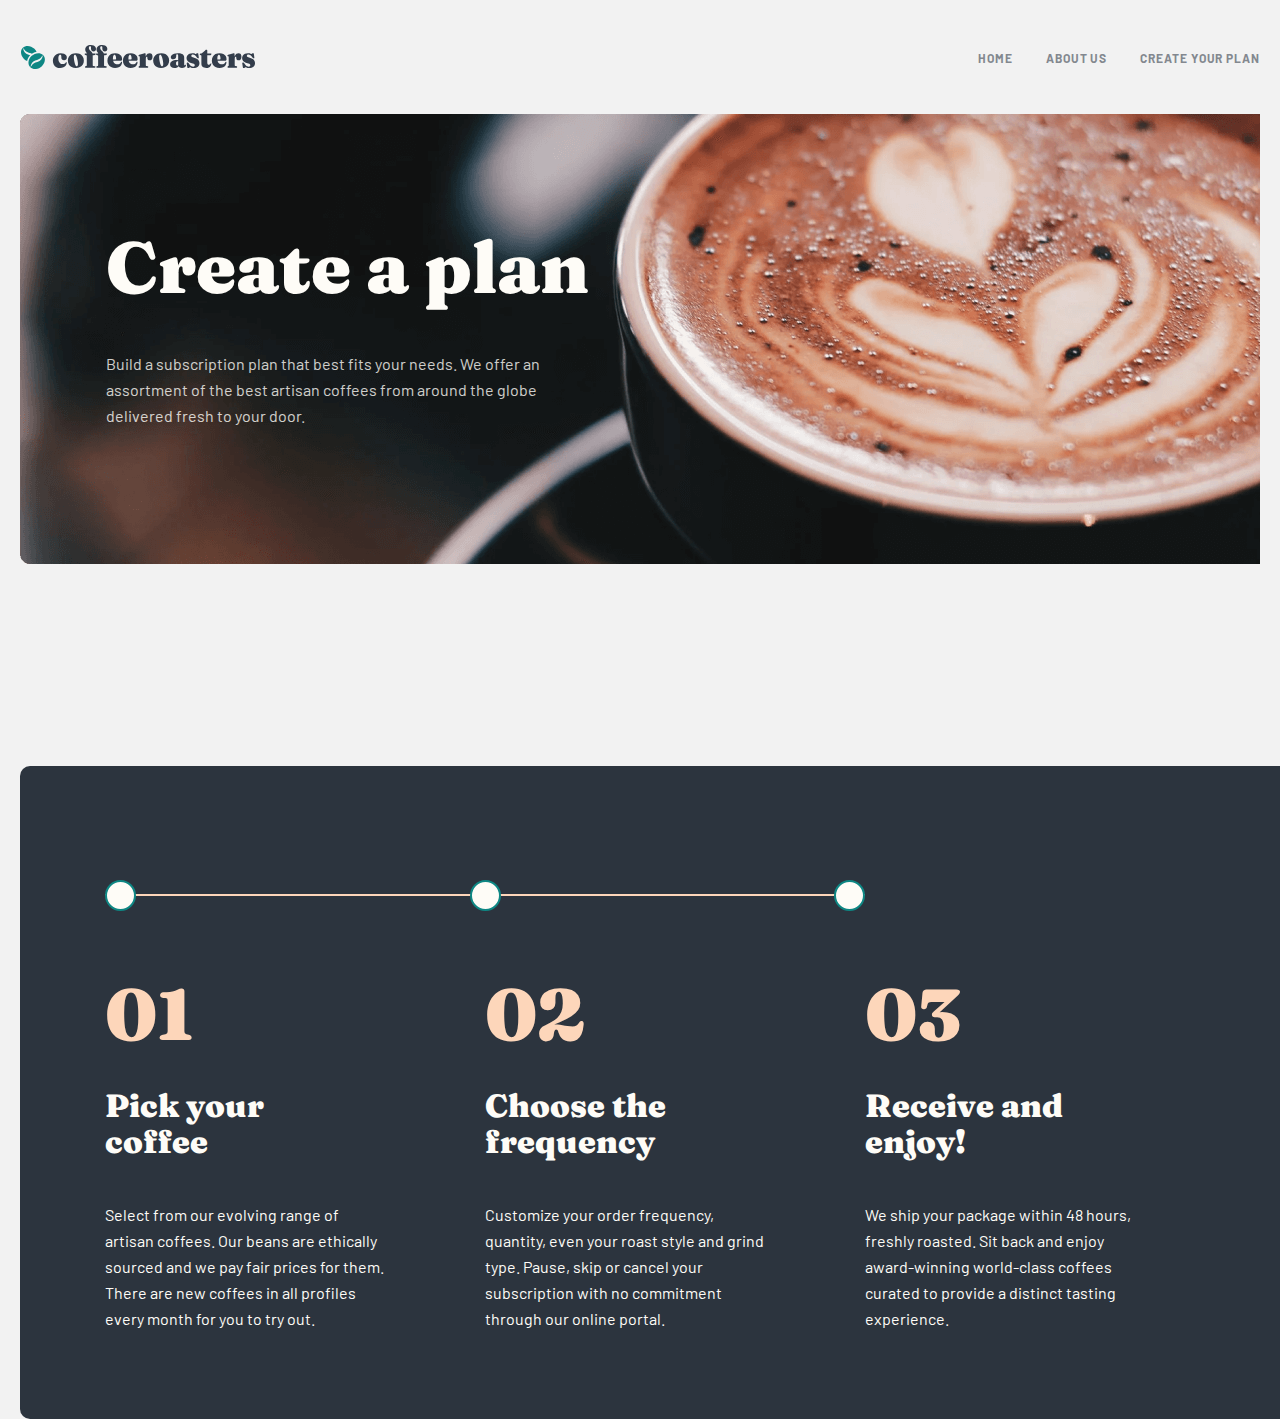
==== create.html @ 6bda9eac "internal commit" ====
<!DOCTYPE html>
<html lang="en">
  <head>
    <meta charset="UTF-8" />
    <meta http-equiv="X-UA-Compatible" content="IE=edge" />
    <meta name="viewport" content="width=device-width, initial-scale=1.0" />
    <!-- normalize css  -->
    <link rel="stylesheet" href="./style.css/normalize.css" />
    <!-- main css  -->
    <link rel="stylesheet" href="./style.css/main.css" />
    <title>Create your plan</title>
  </head>
  <body>
    <header class="site-header">
      <div class="container">
        <div class="site-header__wrapper">
          <a class="site-header__logo-link" href="./index.html">
            <img
              class="site-header__logo-img"
              src="./img/header.logo.svg"
              alt="coffeeroasters logo the color is white"
              width="236"
              height="26"
            />
            <ul class="site-header__list">
              <li class="site-header__item">
                <a class="site-header__link" href="./index.html">HOME </a>
              </li>
              <li class="site-header__item">
                <a class="site-header__link" href="./about.html">ABOUT US </a>
              </li>
              <li class="site-header__item">
                <a class="site-header__link" href="./create.html"
                  >Create your plan</a
                >
              </li>
            </ul>
          </a>
        </div>
      </div>
    </header>
    <!-- site main  -->
    <main class="site-main">
      <section class="hero-section">
        <div class="container">
          <div class="create-hero__wrapper">
            <div class="hero__content">
              <h1 class="hero__title">Create a plan</h1>
              <div class="hero__text-wrapper">
                <p class="hero__text">
                  Build a subscription plan that best fits your needs. We offer
                  an assortment of the best artisan coffees from around the
                  globe delivered fresh to your door.
                </p>
              </div>
            </div>
          </div>
        </div>
      </section>
      <section class="number-section">
        <div class="container">
          <div class="number__wrapper">
            <div class="service__span-wrapper">
              <span></span>
              <span></span>
              <span></span>
            </div>
            <ul class="service__list">
              <li class="service__item">
                <strong class="service__strong">01</strong>
                <div class="service__item-title-wrapper">
                  <h2 class="service__item-title number--title">
                    Pick your coffee
                  </h2>
                </div>
                <p class="service__item-text number--text">
                  Select from our evolving range of artisan coffees. Our beans
                  are ethically sourced and we pay fair prices for them. There
                  are new coffees in all profiles every month for you to try
                  out.
                </p>
              </li>
              <li class="service__item">
                <strong class="service__strong">02</strong>
                <div class="service__item-title-wrapper">
                  <h2 class="service__item-title number--title">
                    Choose the frequency
                  </h2>
                </div>
                <p class="service__item-text number--text">
                  Customize your order frequency, quantity, even your roast
                  style and grind type. Pause, skip or cancel your subscription
                  with no commitment through our online portal.
                </p>
              </li>
              <li class="service__item">
                <strong class="service__strong">03</strong>
                <div class="service__item-title-wrapper">
                  <h2 class="service__item-title number--title">
                    Receive and enjoy!
                  </h2>
                </div>
                <p class="service__item-text number--text">
                  We ship your package within 48 hours, freshly roasted. Sit
                  back and enjoy award-winning world-class coffees curated to
                  provide a distinct tasting experience.
                </p>
              </li>
            </ul>
          </div>
        </div>
      </section>
      <section class="coffee-section">
        <div class="container">
          <div class="coffee__wrapper">
            <ul class="coffee__list">
              <li class="coffee__item">
                <a class="coffee__item-link" href="#"></a>
              </li>
            </ul>
          </div>
        </div>
      </section>
    </main>
  </body>
</html>
---- style.css/main.css ----
@font-face {
  font-family: "Fraunces";
  font-style: normal;
  font-weight: 900;
  src: local(""), url("../fonts/fraunces-v24-latin-900.woff2") format("woff2"),
    url("../fonts/fraunces-v24-latin-900.woff") format("woff");
  font-display: swap;
}
@font-face {
  font-family: "Barlow";
  font-style: normal;
  font-weight: 400;
  src: local(""), url("../fonts/barlow-v12-latin-regular.woff2") format("woff2"),
    url("../fonts/barlow-v12-latin-regular.woff") format("woff");
  font-display: swap;
}
@font-face {
  font-family: "Barlow";
  font-style: normal;
  font-weight: 700;
  src: local(""), url("../fonts/barlow-v12-latin-700.woff2") format("woff2"),
    url("../fonts/barlow-v12-latin-700.woff") format("woff");
  font-display: swap;
}

* {
  box-sizing: border-box;
  padding: 0;
  margin: 0;
}

ul {
  list-style: none;
}

a {
  text-decoration: none;
}

.container {
  max-width: 1320px;
  width: 100%;
  padding: 0 20px;
  margin: 0 auto;
}

body {
  font-family: "Barlow", sans-serif;
  background-color: #f2f2f2;
}

/* site header style  */

.site-header {
  padding: 44px 0;
}

.site-header__wrapper {
  display: flex;
  align-items: center;
  justify-content: space-between;
}

.site-header__logo-img {
  display: flex;
}

.site-header__list {
  display: flex;
  align-items: center;
}

.site-header__item + .site-header__item {
  margin-left: 33px;
}

.site-header__link {
  font-style: normal;
  font-weight: 700;
  font-size: 12px;
  line-height: 15px;

  letter-spacing: 0.923077px;
  text-transform: uppercase;

  color: #83888f;
}

.site-header__link:hover {
  color: #333d4b;
}

/* main style  */

/* hero section style  */

.hero-section {
  padding: 0 0 0px 0;
}

.hero__wrapper {
  background-image: url("../img/hero-bi.png");
  background-repeat: no-repeat;
  width: 100%;
  border-radius: 8px;
}

.hero__content {
  width: 577px;
  padding: 69px 0 116px 86px;
}

.hero__title {
  font-family: "Fraunces", serif;
  font-style: normal;
  font-weight: 900;
  font-size: 72px;
  line-height: 72px;

  color: #fefcf7;
}

.hero__text-wrapper {
  width: 444px;
}

.hero__text {
  font-style: normal;
  font-weight: 400;
  font-size: 16px;
  line-height: 26px;
  margin-bottom: 56px;
  color: #fefcf7;

  mix-blend-mode: normal;
  opacity: 0.8;
}

.hero__link {
  font-family: "Fraunces 9", serif;
  font-style: normal;
  font-weight: 900;
  font-size: 18px;
  line-height: 25px;
  padding: 15px 31px;
  background: #0e8784;
  border-radius: 6px;
  display: inline-block;
  transition: all 0.4s ease;

  color: #fefcf7;
}

.hero__link:hover {
  background: #66d2cf;
}

.hero__link:active {
  background: #e2dedb;
}

/* type section style  */

.type-section {
  padding: 0 0 188px 0;
}

.type__wrapper {
  width: 1111px;
  margin: 0 auto;
}

.type__list {
  padding-top: 136px;
  display: flex;
  align-items: center;
  background-image: url("../img/type-bi-img.png");
  background-repeat: no-repeat;
  background-position-y: top;
}

.type__item + .type__item {
  margin-left: 30px;
}

.type__item-wrapper {
  text-align: center;
  width: 246px;
}

.type__image {
  display: flex;
  margin-bottom: 71px;
}

.type__item-title {
  font-family: "Fraunces", serif;
  font-style: normal;
  font-weight: 900;
  font-size: 24px;
  line-height: 32px;
  margin-bottom: 24px;
  color: #333d4b;
}

.type__item-text {
  font-style: normal;
  font-weight: 400;
  font-size: 16px;
  line-height: 26px;

  color: #333d4b;
}

/* info section style  */

.info__wrapper {
  width: 1280px;
  height: 577px;
  background-color: #2c343e;
  border-radius: 10px;
  margin-bottom: 351px;
}

.info__title-wrapper {
  width: 540px;
  margin: 0 auto;
  text-align: center;
}

.info__title {
  font-family: "Fraunces", serif;
  font-style: normal;
  font-weight: 900;
  font-size: 40px;
  line-height: 48px;
  padding-top: 112px;
  padding-bottom: 32px;
  color: #fefcf7;
}

.info__text {
  font-style: normal;
  font-weight: 400;
  font-size: 16px;
  line-height: 26px;
  padding-bottom: 86px;
  color: #fefcf7;

  opacity: 0.8;
}

.info__list-wrapper {
  width: 1110px;
  margin: 0 auto;
}

.info__list {
  display: flex;
  align-items: center;
}

.info__item {
  position: relative;
  width: 350px;
  background-color: #0e8784;
  border-radius: 8px;
  padding: 0 48px 48px 47px;
  height: 382px;
  margin-left: 30px;
}

.info__item:nth-child(1) {
  margin-left: 0;
}

.info__item-wrapper {
  position: absolute;
  width: 255px;
  text-align: center;
}

.info__item-img {
  position: absolute;
  top: 72px;
  left: 89px;
}

.info__item-title {
  padding-top: 200px;
  font-family: "Fraunces", serif;
  font-style: normal;
  font-weight: 900;
  font-size: 24px;
  line-height: 32px;
  margin-bottom: 24px;
  color: #fefcf7;
}

.info__item-text {
  font-style: normal;
  font-weight: 400;
  font-size: 16px;
  line-height: 26px;

  color: #fefcf7;
}

/* service section style  */

.service-section {
  margin-bottom: 200px;
}

.service__wrapper {
  width: 1045px;
  margin-left: 85px;
}

.service__title {
  font-family: "Fraunces", serif;
  font-style: normal;
  font-weight: 900;
  font-size: 24px;
  line-height: 32px;
  margin-bottom: 95px;

  color: #83888f;
}

.service__span-wrapper {
  width: 760px;
  height: 2px;
  display: flex;
  align-items: center;
  justify-content: space-between;
  background-color: #fdd6ba;
}

.service__span-wrapper span {
  background: #fefcf7;
  border: 2px solid #0e8784;
  display: block;
  width: 31px;
  height: 31px;
  border-radius: 50%;
}

.service__list {
  display: flex;
  align-items: center;
  margin-top: 82px;
}

.service__item {
  width: 285px;
  margin-left: 95px;
}

.service__item:nth-child(1) {
  margin-left: 0;
}

.service__strong {
  font-family: "Fraunces", serif;
  font-style: normal;
  font-weight: 900;
  font-size: 72px;
  line-height: 72px;
  color: #fdd6ba;
}

.service__item-title-wrapper {
  width: 200px;
  margin-top: 38px;
  margin-bottom: 42px;
}

.service__item-title {
  font-family: "Fraunces", serif;
  font-style: normal;
  font-weight: 900;
  font-size: 32px;
  line-height: 36px;

  color: #333d4b;
}

.service__item-text {
  font-style: normal;
  font-weight: 400;
  font-size: 16px;
  line-height: 26px;
  margin-bottom: 64px;
  color: #333d4b;
}

.service__link {
  font-family: "Fraunces 9", serif;
  font-style: normal;
  font-weight: 900;
  font-size: 18px;
  line-height: 25px;
  padding: 15px 31px;
  background: #0e8784;
  border-radius: 6px;
  display: inline-block;
  transition: all 0.4s ease;

  color: #fefcf7;
}

.service__link:hover {
  background: #66d2cf;
}

.service__link:active {
  background: #e2dedb;
}

/* site footer style  */

.site-footer {
  background-color: #2c343e;
  padding: 47px 0;
}

.footer__wrapper {
  width: 1070px;
  margin-left: 85px;
  display: flex;
  align-items: center;
}

.footer__logo-img {
  display: flex;
}

.footer__list {
  display: flex;
  align-items: center;
  margin-left: 103px;
}

.footer__item + .footer__item {
  margin-left: 33px;
}

.footer__item-link {
  font-style: normal;
  font-weight: 700;
  font-size: 12px;
  line-height: 15px;

  letter-spacing: 0.923077px;
  text-transform: uppercase;

  color: #83888f;
}

.footer__item-link:hover {
  color: #fefcf7;
}

.footer__icon-list {
  display: flex;
  align-items: center;
  margin-left: 326px;
}

.footer__icon-item + .footer__icon-item {
  margin-left: 24px;
}

.footer__icon-svg:hover path {
  fill: #fdd6ba;
}

/* ABOUT HTML STYLE  */

/* about hero style  */

.about__hero-wrapper {
  background-image: url("../img/about-hero-bi.png");
  background-repeat: no-repeat;
}

.feature-section {
  padding-top: 52px;
  padding-bottom: 168px;
}

.feature__wrapper {
  width: 1110px;
  display: flex;
  align-items: center;
  flex-direction: row-reverse;
  margin-left: 85px;
}

.feature__title-wrapper {
  width: 539px;
  margin-left: 125px;
}

.feature__title {
  font-family: "Fraunces", serif;
  font-style: normal;
  font-weight: 900;
  font-size: 40px;
  line-height: 48px;
  margin-bottom: 32px;
  color: #333d4b;
}

.feature__text {
  font-style: normal;
  font-weight: 400;
  font-size: 16px;
  line-height: 26px;

  color: #333d4b;

  mix-blend-mode: normal;
  opacity: 0.8;
}

.quality-section {
  padding-bottom: 168px;
}

.quality__wrapper {
  position: relative;
  width: 1280px;
  display: flex;
  align-items: center;
  background-color: #2c343e;
  border-radius: 10px;
  padding: 88px 85px;
  margin-top: 90px;
}

.quality__title-wrapper {
  width: 540px;
  padding-bottom: 93px;
}

.quality__title {
  font-family: "Fraunces", serif;
  font-style: normal;
  font-weight: 900;
  font-size: 40px;
  line-height: 48px;
  margin-bottom: 32px;

  color: #fefcf7;
}

.quality__text {
  font-style: normal;
  font-weight: 400;
  font-size: 16px;
  line-height: 26px;

  color: #fefcf7;

  opacity: 0.8;
}

.quality__img {
  position: absolute;
  margin-left: 125px;
  right: 85px;
  bottom: 94px;
}

/* export section style  */

.export-section {
  margin-bottom: 168px;
}

.export__wrapper {
  width: 1045px;
  margin-left: 85px;
}

.export__title {
  font-family: "Fraunces", serif;
  font-style: normal;
  font-weight: 900;
  font-size: 24px;
  line-height: 32px;
  margin-bottom: 72px;

  color: #83888f;
}

.export__list {
  display: flex;
  align-items: center;
}

.export__item {
  width: 271px;
  margin-left: 108px;
}

.export__item:nth-child(1) {
  margin-left: 0;
}

.export__item-img {
  display: flex;
  margin-bottom: 44px;
}

.export__item-title {
  font-family: "Fraunces", serif;
  font-style: normal;
  font-weight: 900;
  font-size: 32px;
  line-height: 36px;
  margin-bottom: 24px;

  color: #333d4b;
}

.export__item-text-wrapper {
  width: 140px;
}

.export__item-text {
  font-style: normal;
  font-weight: 400;
  font-size: 16px;
  line-height: 26px;

  color: #333d4b;
}

/* CREATE HTML STYLE  */

.create-hero__wrapper {
  background-image: url("../img/create-hero-bi.png");
  background-repeat: no-repeat;
  padding-bottom: 165px;
}

.number__wrapper {
  background: #2c343e;
  border-radius: 10px;
  width: 1280px;
  height: 653px;
  padding: 128px 0 90px 85px;
}

.number--title {
  color: #fefcf7;
}

.number--text {
  color: #fefcf7;
}
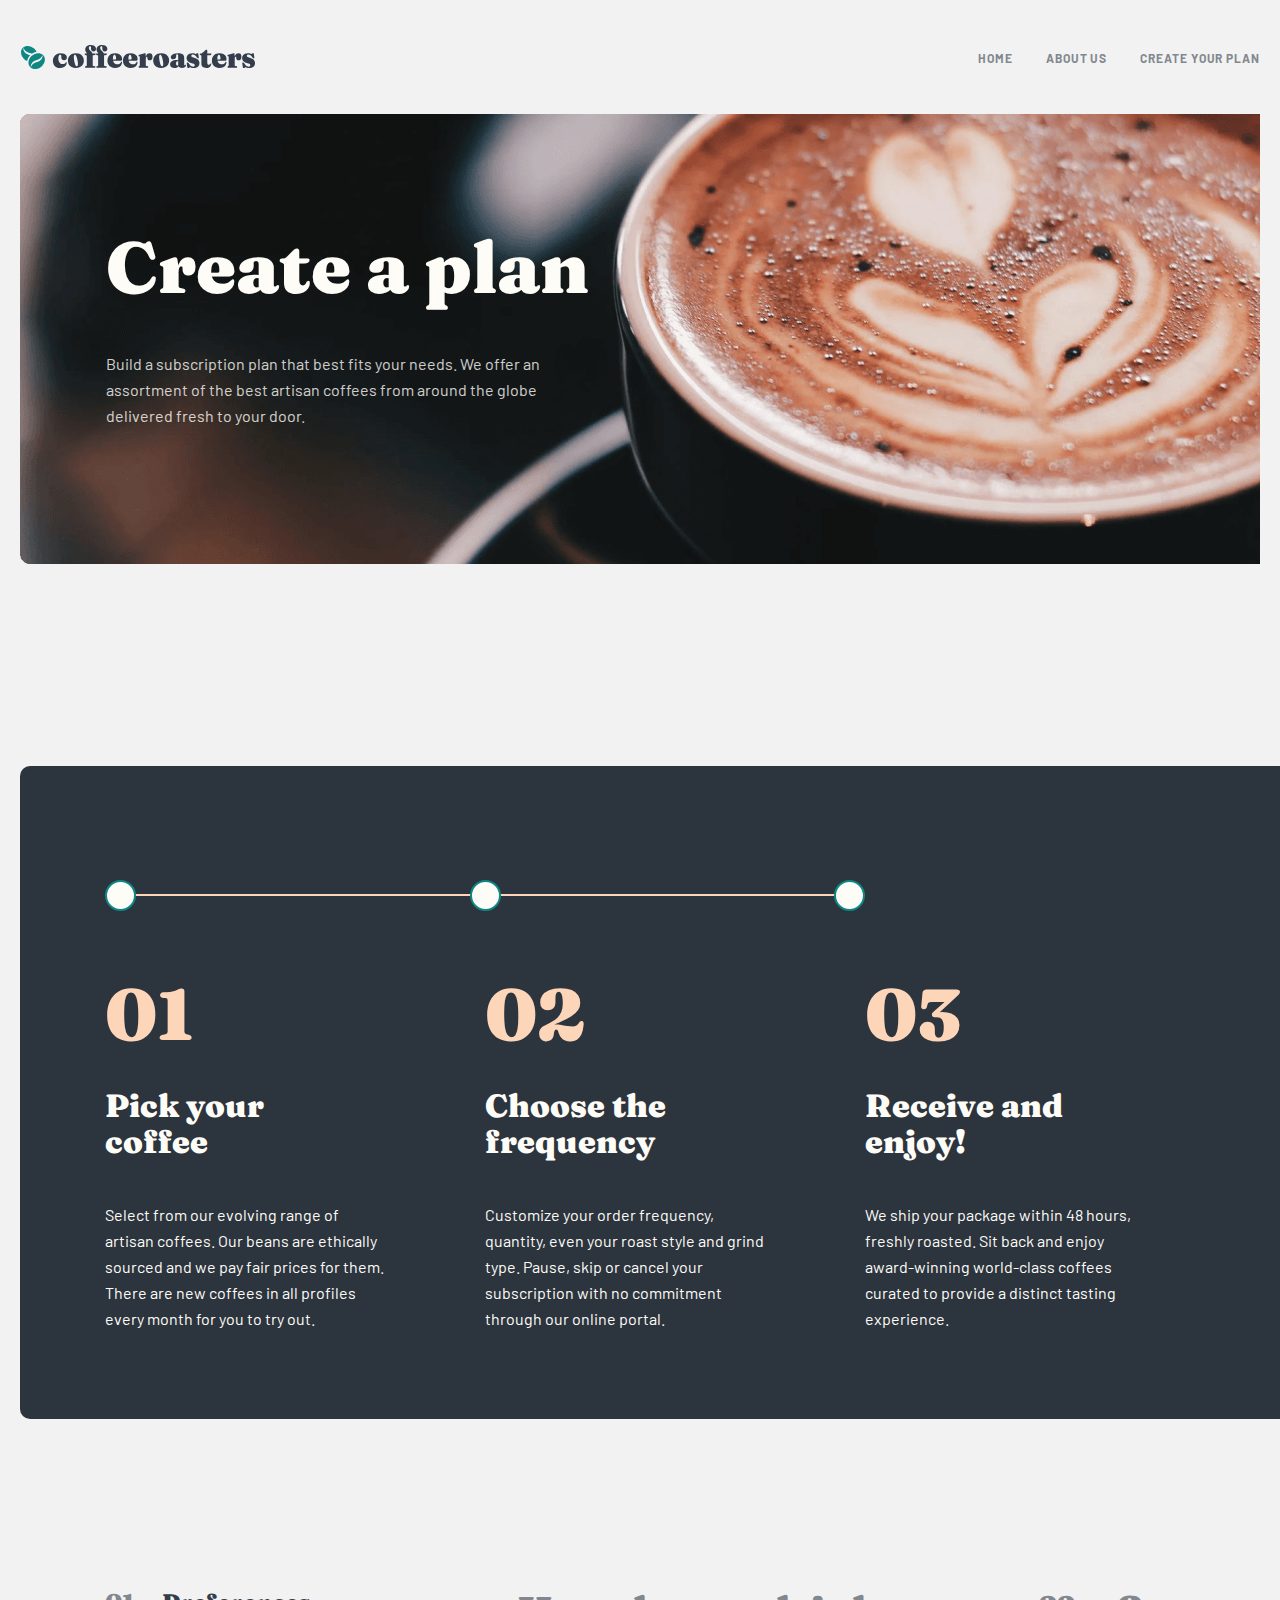
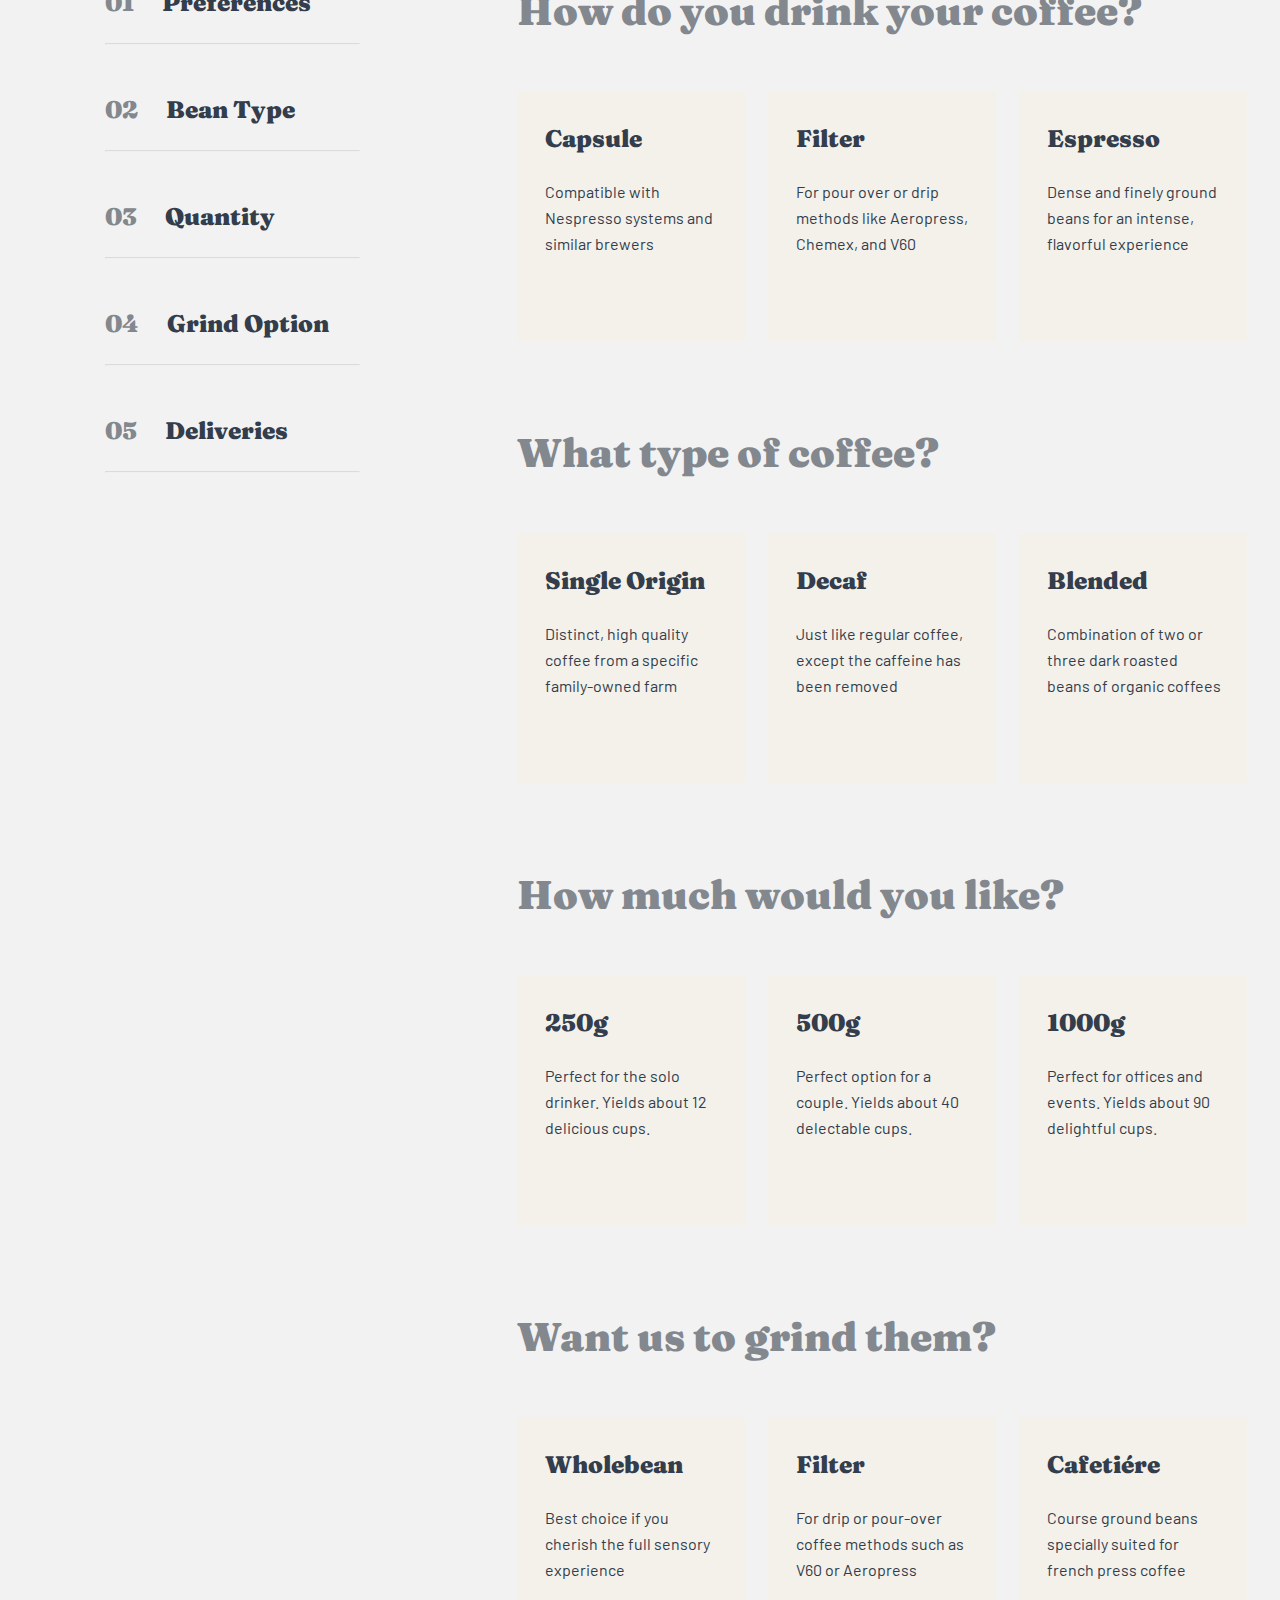
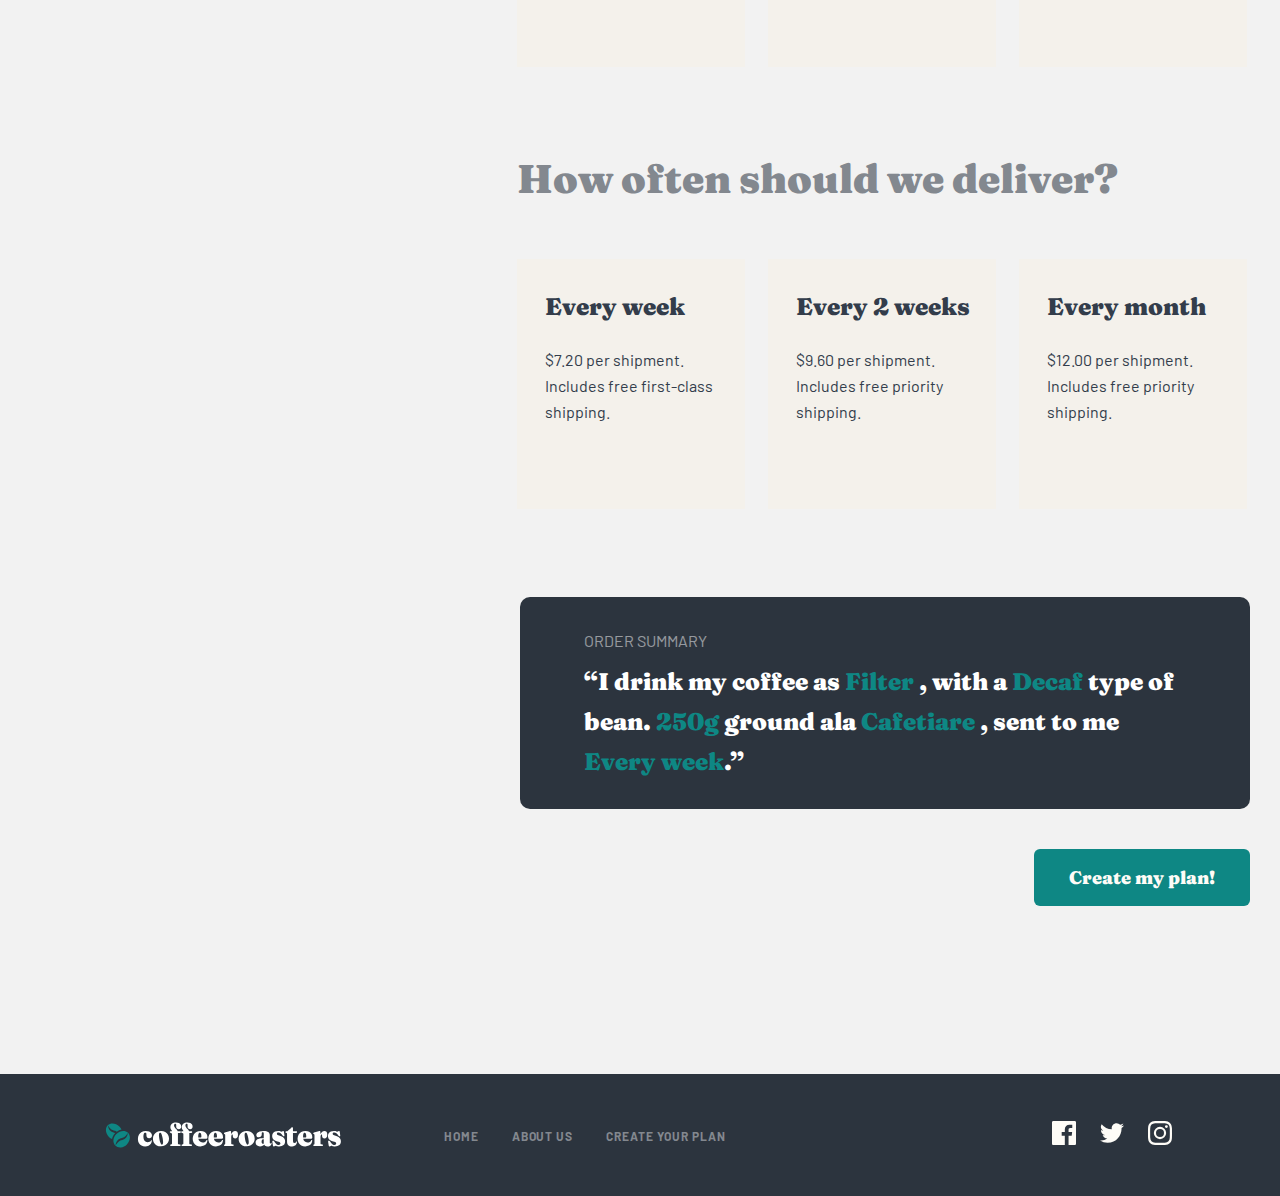
==== commit 2cd30a46: "added new file which called create.html and given style for create.html" ====
--- a/create.html
+++ b/create.html
@@ -115,12 +115,304 @@
           <div class="coffee__wrapper">
             <ul class="coffee__list">
               <li class="coffee__item">
-                <a class="coffee__item-link" href="#"></a>
+                <a class="coffee__item-link" href="#"
+                  ><span class="coffee_item-span">01</span>Preferences</a
+                >
+                <hr class="coffee__item-line" />
+              </li>
+              <li class="coffee__item">
+                <a class="coffee__item-link" href="#"
+                  ><span class="coffee_item-span">02</span>Bean Type</a
+                >
+                <hr class="coffee__item-line" />
+              </li>
+              <li class="coffee__item">
+                <a class="coffee__item-link" href="#"
+                  ><span class="coffee_item-span">03</span>Quantity</a
+                >
+                <hr class="coffee__item-line" />
+              </li>
+              <li class="coffee__item">
+                <a class="coffee__item-link" href="#"
+                  ><span class="coffee_item-span">04</span>Grind Option</a
+                >
+                <hr class="coffee__item-line" />
+              </li>
+              <li class="coffee__item">
+                <a class="coffee__item-link" href="#"
+                  ><span class="coffee_item-span">05</span>Deliveries</a
+                >
+                <hr class="coffee__item-line" />
               </li>
             </ul>
+            <ul class="coffee__list-type taste">
+              <li class="taste__item">
+                <div class="taste__item-wrapper">
+                  <h2 class="taste__item-title">
+                    How do you drink your coffee?
+                  </h2>
+                  <ul class="taste__list">
+                    <li class="taste__item-inner">
+                      <a class="taste__item-link" href="#link">
+                        <h3 class="taste__item-subtitle">Capsule</h3>
+                        <p class="taste__item-text">
+                          Compatible with Nespresso systems and similar brewers
+                        </p>
+                      </a>
+                    </li>
+                    <li class="taste__item-inner">
+                      <a class="taste__item-link" href="#link">
+                        <h3 class="taste__item-subtitle">Filter</h3>
+                        <p class="taste__item-text">
+                          For pour over or drip methods like Aeropress, Chemex,
+                          and V60
+                        </p>
+                      </a>
+                    </li>
+                    <li class="taste__item-inner">
+                      <a class="taste__item-link" href="#link">
+                        <h3 class="taste__item-subtitle">Espresso</h3>
+                        <p class="taste__item-text">
+                          Dense and finely ground beans for an intense,
+                          flavorful experience
+                        </p>
+                      </a>
+                    </li>
+                  </ul>
+                </div>
+              </li>
+              <li class="taste__item">
+                <div class="taste__item-wrapper">
+                  <h2 class="taste__item-title">What type of coffee?</h2>
+                  <ul class="taste__list">
+                    <li class="taste__item-inner">
+                      <a class="taste__item-link" href="#link">
+                        <h3 class="taste__item-subtitle">Single Origin</h3>
+                        <p class="taste__item-text">
+                          Distinct, high quality coffee from a specific
+                          family-owned farm
+                        </p>
+                      </a>
+                    </li>
+                    <li class="taste__item-inner">
+                      <a class="taste__item-link" href="#link">
+                        <h3 class="taste__item-subtitle">Decaf</h3>
+                        <p class="taste__item-text">
+                          Just like regular coffee, except the caffeine has been
+                          removed
+                        </p>
+                      </a>
+                    </li>
+                    <li class="taste__item-inner">
+                      <a class="taste__item-link" href="#link">
+                        <h3 class="taste__item-subtitle">Blended</h3>
+                        <p class="taste__item-text">
+                          Combination of two or three dark roasted beans of
+                          organic coffees
+                        </p>
+                      </a>
+                    </li>
+                  </ul>
+                </div>
+              </li>
+              <li class="taste__item">
+                <div class="taste__item-wrapper">
+                  <h2 class="taste__item-title">How much would you like?</h2>
+                  <ul class="taste__list">
+                    <li class="taste__item-inner">
+                      <a class="taste__item-link" href="#link">
+                        <h3 class="taste__item-subtitle">250g</h3>
+                        <p class="taste__item-text">
+                          Perfect for the solo drinker. Yields about 12
+                          delicious cups.
+                        </p>
+                      </a>
+                    </li>
+                    <li class="taste__item-inner">
+                      <a class="taste__item-link" href="#link">
+                        <h3 class="taste__item-subtitle">500g</h3>
+                        <p class="taste__item-text">
+                          Perfect option for a couple. Yields about 40
+                          delectable cups.
+                        </p>
+                      </a>
+                    </li>
+                    <li class="taste__item-inner">
+                      <a class="taste__item-link" href="#link">
+                        <h3 class="taste__item-subtitle">1000g</h3>
+                        <p class="taste__item-text">
+                          Perfect for offices and events. Yields about 90
+                          delightful cups.
+                        </p>
+                      </a>
+                    </li>
+                  </ul>
+                </div>
+              </li>
+              <li class="taste__item">
+                <div class="taste__item-wrapper">
+                  <h2 class="taste__item-title">Want us to grind them?</h2>
+                  <ul class="taste__list">
+                    <li class="taste__item-inner">
+                      <a class="taste__item-link" href="#link">
+                        <h3 class="taste__item-subtitle">Wholebean</h3>
+                        <p class="taste__item-text">
+                          Best choice if you cherish the full sensory experience
+                        </p>
+                      </a>
+                    </li>
+                    <li class="taste__item-inner">
+                      <a class="taste__item-link" href="#link">
+                        <h3 class="taste__item-subtitle">Filter</h3>
+                        <p class="taste__item-text">
+                          For drip or pour-over coffee methods such as V60 or
+                          Aeropress
+                        </p>
+                      </a>
+                    </li>
+                    <li class="taste__item-inner">
+                      <a class="taste__item-link" href="#link">
+                        <h3 class="taste__item-subtitle">Cafetiére</h3>
+                        <p class="taste__item-text">
+                          Course ground beans specially suited for french press
+                          coffee
+                        </p>
+                      </a>
+                    </li>
+                  </ul>
+                </div>
+              </li>
+              <li class="taste__item">
+                <div class="taste__item-wrapper">
+                  <h2 class="taste__item-title">
+                    How often should we deliver?
+                  </h2>
+                  <ul class="taste__list">
+                    <li class="taste__item-inner">
+                      <a class="taste__item-link" href="#link">
+                        <h3 class="taste__item-subtitle">Every week</h3>
+                        <p class="taste__item-text">
+                          $7.20 per shipment. Includes free first-class
+                          shipping.
+                        </p>
+                      </a>
+                    </li>
+                    <li class="taste__item-inner">
+                      <a class="taste__item-link" href="#link">
+                        <h3 class="taste__item-subtitle">Every 2 weeks</h3>
+                        <p class="taste__item-text">
+                          $9.60 per shipment. Includes free priority shipping.
+                        </p>
+                      </a>
+                    </li>
+                    <li class="taste__item-inner">
+                      <a class="taste__item-link" href="#link">
+                        <h3 class="taste__item-subtitle">Every month</h3>
+                        <p class="taste__item-text">
+                          $12.00 per shipment. Includes free priority shipping.
+                        </p>
+                      </a>
+                    </li>
+                  </ul>
+                </div>
+              </li>
+            </ul>
+            <div class="coffee__end-wrapper">
+              <div class="coffee__end-text-wrapper">
+                <small class="coffee_end-small">Order Summary</small>
+                <p class="coffee__end-text">
+                  “I drink my coffee as
+                  <span class="coffee__end-span">Filter</span> , with a
+                  <span class="coffee__end-span">Decaf</span>
+                  type of bean.
+                  <span class="coffee__end-span">250g</span> ground ala
+                  <span class="coffee__end-span">Cafetiare</span> , sent to me
+                  <span class="coffee__end-span">Every week</span>.”
+                </p>
+              </div>
+              <a class="coffee__end-link" href="#link">Create my plan!</a>
+            </div>
           </div>
         </div>
       </section>
     </main>
+    <!-- site footer  -->
+    <footer class="site-footer">
+      <div class="container">
+        <div class="footer__wrapper">
+          <a class="footer__logo-link" href="./index.html">
+            <img
+              class="footer__logo-img"
+              src="./img/footer-logo.svg"
+              alt="coffeeroasters logo the color is white"
+              width="236"
+              height="26"
+            />
+          </a>
+          <ul class="footer__list">
+            <li class="footer__item">
+              <a class="footer__item-link" href="./index.html">HOME</a>
+            </li>
+            <li class="footer__item">
+              <a class="footer__item-link" href="./index.html">ABOUT US</a>
+            </li>
+            <li class="footer__item">
+              <a class="footer__item-link" href="./create.html"
+                >Create your plan</a
+              >
+            </li>
+          </ul>
+          <ul class="footer__icon-list">
+            <li class="footer__icon-item">
+              <a class="footer__icon-link" href="#">
+                <svg
+                  class="footer__icon-svg"
+                  width="24"
+                  height="24"
+                  xmlns="http://www.w3.org/2000/svg"
+                >
+                  <path
+                    d="M22.675 0H1.325C.593 0 0 .593 0 1.325v21.351C0 23.407.593 24 1.325 24H12.82v-9.294H9.692v-3.622h3.128V8.413c0-3.1 1.893-4.788 4.659-4.788 1.325 0 2.463.099 2.795.143v3.24l-1.918.001c-1.504 0-1.795.715-1.795 1.763v2.313h3.587l-.467 3.622h-3.12V24h6.116c.73 0 1.323-.593 1.323-1.325V1.325C24 .593 23.407 0 22.675 0Z"
+                    fill="#FEFCF7"
+                  />
+                </svg>
+              </a>
+            </li>
+            <li class="footer__icon-item">
+              <a class="footer__icon-link" href="#">
+                <svg
+                  class="footer__icon-svg"
+                  width="24"
+                  height="20"
+                  xmlns="http://www.w3.org/2000/svg"
+                >
+                  <path
+                    d="M24 2.557a9.83 9.83 0 0 1-2.828.775A4.932 4.932 0 0 0 23.337.608a9.864 9.864 0 0 1-3.127 1.195A4.916 4.916 0 0 0 16.616.248c-3.179 0-5.515 2.966-4.797 6.045A13.978 13.978 0 0 1 1.671 1.149a4.93 4.93 0 0 0 1.523 6.574 4.903 4.903 0 0 1-2.229-.616c-.054 2.281 1.581 4.415 3.949 4.89a4.935 4.935 0 0 1-2.224.084 4.928 4.928 0 0 0 4.6 3.419A9.9 9.9 0 0 1 0 17.54a13.94 13.94 0 0 0 7.548 2.212c9.142 0 14.307-7.721 13.995-14.646A10.025 10.025 0 0 0 24 2.557Z"
+                    fill="#FEFCF7"
+                  />
+                </svg>
+              </a>
+            </li>
+            <li class="footer__icon-item">
+              <a class="footer__icon-link" href="#">
+                <svg
+                  class="footer__icon-svg"
+                  width="24"
+                  height="24"
+                  xmlns="http://www.w3.org/2000/svg"
+                >
+                  <path
+                    fill-rule="evenodd"
+                    clip-rule="evenodd"
+                    d="M12 0C8.741 0 8.333.014 7.053.072 2.695.272.273 2.69.073 7.052.014 8.333 0 8.741 0 12c0 3.259.014 3.668.072 4.948.2 4.358 2.618 6.78 6.98 6.98C8.333 23.986 8.741 24 12 24c3.259 0 3.668-.014 4.948-.072 4.354-.2 6.782-2.618 6.979-6.98.059-1.28.073-1.689.073-4.948 0-3.259-.014-3.667-.072-4.947-.196-4.354-2.617-6.78-6.979-6.98C15.668.014 15.259 0 12 0Zm0 2.163c3.204 0 3.584.012 4.85.07 3.252.148 4.771 1.691 4.919 4.919.058 1.265.069 1.645.069 4.849 0 3.205-.012 3.584-.069 4.849-.149 3.225-1.664 4.771-4.919 4.919-1.266.058-1.644.07-4.85.07-3.204 0-3.584-.012-4.849-.07-3.26-.149-4.771-1.699-4.919-4.92-.058-1.265-.07-1.644-.07-4.849 0-3.204.013-3.583.07-4.849.149-3.227 1.664-4.771 4.919-4.919 1.266-.057 1.645-.069 4.849-.069ZM5.838 12a6.162 6.162 0 1 1 12.324 0 6.162 6.162 0 0 1-12.324 0ZM12 16a4 4 0 1 1 0-8 4 4 0 0 1 0 8Zm4.965-10.405a1.44 1.44 0 1 1 2.881.001 1.44 1.44 0 0 1-2.881-.001Z"
+                    fill="#FEFCF7"
+                  />
+                </svg>
+              </a>
+            </li>
+          </ul>
+        </div>
+      </div>
+    </footer>
   </body>
 </html>
--- a/style.css/main.css
+++ b/style.css/main.css
@@ -662,3 +662,188 @@
 .number--text {
   color: #fefcf7;
 }
+
+/* coffee section style  */
+
+.coffee-section {
+  margin-top: 168px;
+}
+
+.coffee__wrapper {
+  width: 1227px;
+  display: flex;
+  align-items: flex-start;
+  flex-wrap: wrap;
+}
+
+.coffee__list {
+  width: 255px;
+  margin-left: 85px;
+}
+
+.coffee__item {
+  margin-bottom: 49px;
+}
+
+.coffee__item-link {
+  font-family: "Fraunces", serif;
+  font-style: normal;
+  font-weight: 900;
+  font-size: 24px;
+  line-height: 32px;
+
+  color: #333d4b;
+}
+
+.coffee_item-span {
+  color: #83888f;
+  margin-right: 28px;
+}
+
+.coffee__item-line {
+  margin-top: 24px;
+  background-color: #83888f;
+  opacity: 0.25;
+}
+
+.coffee__item-link:hover {
+  opacity: 0.7;
+}
+
+.coffee__list-type {
+  width: 730px;
+  margin-left: 157px;
+}
+
+.taste__item {
+  width: 730px;
+}
+
+.taste__item-title {
+  font-family: "Fraunces", serif;
+  font-style: normal;
+  font-weight: 900;
+  font-size: 40px;
+  line-height: 48px;
+  margin-bottom: 56px;
+
+  color: #83888f;
+}
+
+.taste__list {
+  width: 730px;
+  display: flex;
+  align-items: center;
+  margin-bottom: 88px;
+}
+
+.taste__item-inner {
+  width: 229px;
+  background-color: #f4f1eb;
+  margin-left: 23px;
+}
+
+.taste__item-inner:nth-child(1) {
+  margin-left: 0;
+}
+
+.taste__item-link {
+  display: inline-block;
+  padding: 32px 26px 84px 28px;
+  border-radius: 8px;
+}
+
+.taste__item-link:hover {
+  background-color: #fdd6ba;
+  border-radius: 8px;
+}
+
+.taste__item-link:active {
+  background-color: #0e8784;
+  border-radius: 8px;
+}
+
+.taste__item-subtitle {
+  font-family: "Fraunces", serif;
+  font-style: normal;
+  font-weight: 900;
+  font-size: 24px;
+  line-height: 32px;
+  margin-bottom: 24px;
+
+  color: #333d4b;
+}
+
+.taste__item-text {
+  font-style: normal;
+  font-weight: 400;
+  font-size: 16px;
+  line-height: 26px;
+
+  color: #333d4b;
+}
+
+.coffee__end-wrapper {
+  width: 731px;
+  justify-content: end;
+  margin-left: 500px;
+  margin-bottom: 168px;
+}
+
+.coffee__end-text-wrapper {
+  width: 730px;
+  background-color: #2c343e;
+  border-radius: 10px;
+  padding: 31px 64px 27px 64px;
+}
+
+.coffee_end-small {
+  font-style: normal;
+  font-weight: 400;
+  font-size: 16px;
+  line-height: 26px;
+  text-transform: uppercase;
+
+  color: #ffffff;
+
+  opacity: 0.5;
+}
+
+.coffee__end-text {
+  font-family: "Fraunces", serif;
+  font-style: normal;
+  font-weight: 900;
+  font-size: 24px;
+  line-height: 40px;
+  margin-top: 8px;
+
+  color: #ffffff;
+}
+
+.coffee__end-span {
+  color: #0e8784;
+}
+
+.coffee__end-link {
+  display: inline-block;
+  font-family: "Fraunces", serif;
+  font-style: normal;
+  font-weight: 900;
+  font-size: 18px;
+  line-height: 25px;
+  padding: 16px 35px;
+  background: #0e8784;
+  border-radius: 6px;
+  margin-top: 40px;
+  margin-left: 514px;
+
+  color: #fefcf7;
+}
+
+.coffee__end-link:hover {
+  background: #66d2cf;
+}
+
+.coffee__end-link:active {
+  background: #e2dedb;
+}
